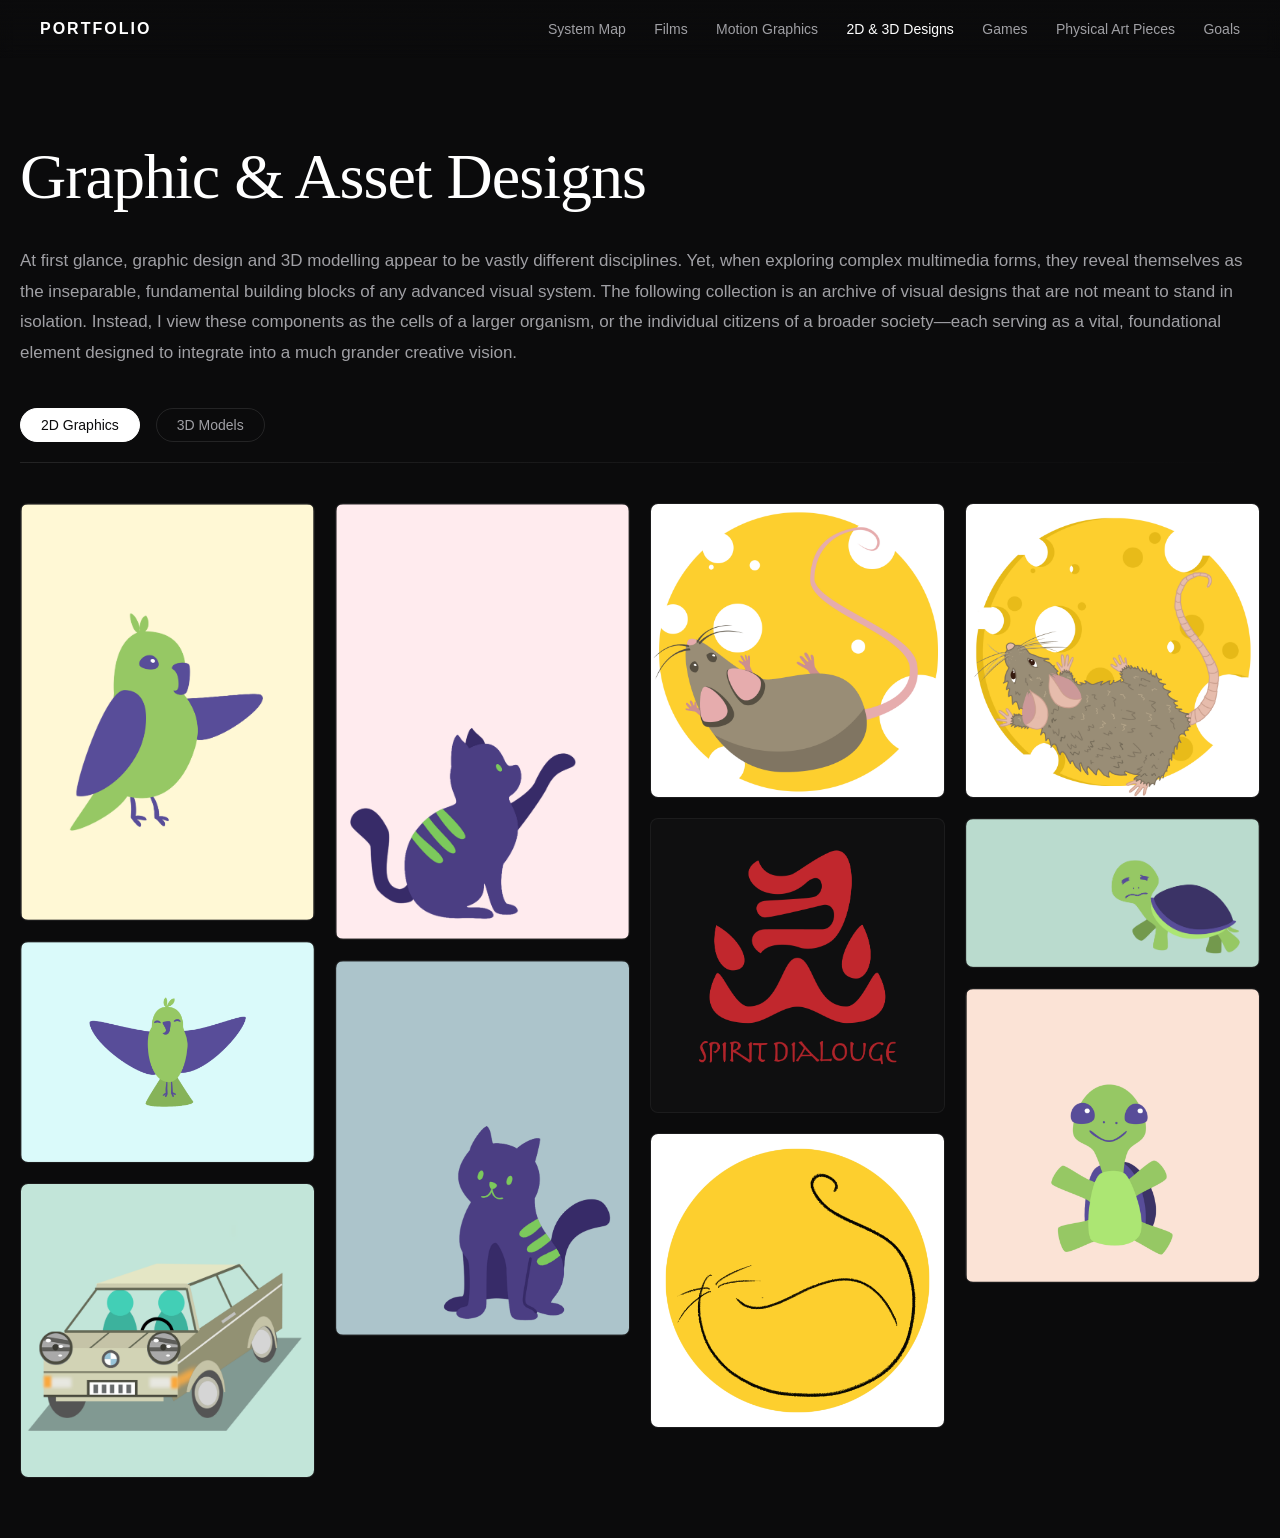
==== designs.html @ 313100b7 "Add files via upload" ====
<!DOCTYPE html>
<html lang="en">
<head>
    <meta charset="UTF-8">
    <meta name="viewport" content="width=device-width, initial-scale=1.0">
    <title>Graphic & Asset Designs</title>
    <style>
        :root {
            --bg-color: #0b0b0c;
            --text-primary: #ffffff;
            --text-secondary: #a0a0a5;
            --border-color: rgba(255, 255, 255, 0.1);
            --accent-color: #ffffff;
        }
        body { margin: 0; padding: 0; background-color: var(--bg-color); color: var(--text-primary); font-family: -apple-system, BlinkMacSystemFont, sans-serif; overflow-x: hidden; }
        header {
            position: fixed; top: 0; width: 100%; padding: 20px 40px; box-sizing: border-box;
            display: flex; justify-content: space-between; align-items: center; z-index: 10;
            background: linear-gradient(to bottom, rgba(11,11,12,0.95), rgba(11,11,12,0)); backdrop-filter: blur(8px);
        }
        .logo { font-weight: 700; letter-spacing: 2px; text-decoration: none; color: var(--text-primary); }
        nav a { color: var(--text-secondary); text-decoration: none; margin-left: 24px; font-size: 14px; }
        nav a.active { color: var(--text-primary); }
        
        main { max-width: 1300px; margin: 140px auto 60px auto; padding: 0 20px; }
        h1 { font-family: "Didot", "Bodoni MT", "Cinzel", "Georgia", serif; font-size: 64px; font-weight: 500; letter-spacing: -1px; margin-bottom: 32px; }
        .intro-section p { font-size: 17px; line-height: 1.8; color: var(--text-secondary); max-width: 1400px; }
        
        /* Filter Button Styling */
        .filter-nav { display: flex; gap: 16px; margin: 40px 0 20px 0; }
        .filter-btn {
            background: transparent; border: 1px solid var(--border-color); color: var(--text-secondary);
            padding: 8px 20px; font-size: 14px; border-radius: 20px; cursor: pointer; transition: all 0.3s ease;
        }
        .filter-btn:hover { border-color: rgba(255,255,255,0.3); color: var(--text-primary); }
        .filter-btn.active { background: var(--accent-color); border-color: var(--accent-color); color: var(--bg-color); font-weight: 500; }

        .page-divider { border: 0; height: 1px; background: linear-gradient(to right, var(--border-color), transparent); margin: 0 0 40px 0; }
        
        /* Showcase Container & Grid Systems */
        .showcase-container { position: relative; width: 100%; }
        .masonry-grid { column-count: 4; column-gap: 20px; width: 100%; display: none; }
        .masonry-grid.active-grid { display: block; animation: fadeIn 0.4s ease forwards; }

        @keyframes fadeIn { from { opacity: 0; transform: translateY(10px); } to { opacity: 1; transform: translateY(0); } }

        @media (max-width: 1100px) { .masonry-grid { column-count: 3; } }
        @media (max-width: 768px) { .masonry-grid { column-count: 2; } }
        @media (max-width: 480px) { .masonry-grid { column-count: 1; } }

        .grid-card { background: rgba(255,255,255,0.02); border: 1px solid rgba(255,255,255,0.05); border-radius: 8px; break-inside: avoid; margin-bottom: 20px; cursor: pointer; overflow: hidden; transition: transform 0.3s ease, border-color 0.3s; }
        .grid-card:hover { transform: scale(1.02); border-color: rgba(255,255,255,0.2); }
        .grid-card img, .grid-card video { width: 100%; height: auto; display: block; }

        /* Isolated Overlay Player for Media Focus */
        .viewer-overlay { 
            position: fixed; top: 0; left: 0; width: 100%; height: 100%; background: rgba(11,11,12,0.96); 
            z-index: 100; display: none; align-items: center; justify-content: center; 
        }
        .viewer-overlay.active { display: flex; }
        .close-btn { position: absolute; top: 30px; right: 40px; background: none; border: none; color: #fff; font-size: 36px; cursor: pointer; z-index: 101; }
        
        .viewer-content { max-width: 90vw; max-height: 85vh; display: none; border-radius: 4px; box-shadow: 0 10px 40px rgba(0, 0, 0, 0.6); }
        .viewer-content.show { display: block; }
    </style>
</head>
<body>
    <header>
        <a href="index.html" class="logo">PORTFOLIO</a>
        <nav>
            <a href="index.html">System Map</a>
            <a href="films.html">Films</a>
            <a href="motion.html">Motion Graphics</a>
            <a href="designs.html" class="active">2D & 3D Designs</a>
            <a href="games.html">Games</a>
            <a href="physical.html">Physical Art Pieces</a>
            <a href="goals.html">Goals</a>
        </nav>
    </header>

    <main>
        <h1>Graphic & Asset Designs</h1>
        <div class="intro-section">
            <p>At first glance, graphic design and 3D modelling appear to be vastly different disciplines. Yet, when exploring complex multimedia forms, they reveal themselves as the inseparable, fundamental building blocks of any advanced visual system. The following collection is an archive of visual designs that are not meant to stand in isolation. Instead, I view these components as the cells of a larger organism, or the individual citizens of a broader society—each serving as a vital, foundational element designed to integrate into a much grander creative vision.</p>
        </div>

        <!-- Filter Sub-Navigation Toggles -->
        <div class="filter-nav">
            <button class="filter-btn active" onclick="switchTab('vector-art', this)">2D Graphics</button>
            <button class="filter-btn" onclick="switchTab('3d-assets', this)">3D Models</button>
        </div>

        <hr class="page-divider">

        <div class="showcase-container">
            
            <!-- GRID 1: 2D VECTOR ART (CLEANED) -->
            <div id="vector-art" class="masonry-grid active-grid">
                <div class="grid-card" onclick="openMedia(this, 'image')"><img src="Designs/Bird-1.png" alt="Bird 1"></div>
                <div class="grid-card" onclick="openMedia(this, 'image')"><img src="Designs/Bird-2.png" alt="Bird 2"></div>
                <div class="grid-card" onclick="openMedia(this, 'image')"><img src="Designs/Car.png" alt="Car"></div>
                <div class="grid-card" onclick="openMedia(this, 'image')"><img src="Designs/Cat-1.png" alt="Cat 1"></div>
                <div class="grid-card" onclick="openMedia(this, 'image')"><img src="Designs/Cat-2.png" alt="Cat 2"></div>
                <div class="grid-card" onclick="openMedia(this, 'image')"><img src="Designs/Flat.png" alt="Flat Design"></div>
                <div class="grid-card" onclick="openMedia(this, 'image')"><img src="Designs/Logo.png" alt="Spirit Dialogue Logo"></div>
                <div class="grid-card" onclick="openMedia(this, 'image')"><img src="Designs/Minimal.png" alt="Minimal Design"></div>
                <div class="grid-card" onclick="openMedia(this, 'image')"><img src="Designs/Professional.png" alt="Professional Design"></div>
                <div class="grid-card" onclick="openMedia(this, 'image')"><img src="Designs/Turtle-1.png" alt="Turtle 1"></div>
                <div class="grid-card" onclick="openMedia(this, 'image')"><img src="Designs/Turtle-2.png" alt="Turtle 2"></div>
            </div>

            <!-- GRID 2: 3D MODELS & COMPONENTS (BALANCED + TEXT TAGS REMOVED) -->
            <div id="3d-assets" class="masonry-grid">
                <!-- Column 1 Top: Video A -->
                <div class="grid-card" onclick="openMedia(this, 'video')">
                    <video src="3DModels/A.mp4" loop muted autoplay playsinline></video>
                </div>
                <!-- Column 1 Bottom -->
                <div class="grid-card" onclick="openMedia(this, 'image')"><img src="3DModels/C.webp" alt="3D Render C"></div>
                
                <!-- Column 2 Items -->
                <div class="grid-card" onclick="openMedia(this, 'image')"><img src="3DModels/H.webp" alt="3D Render H"></div>
                <div class="grid-card" onclick="openMedia(this, 'image')"><img src="3DModels/I.webp" alt="3D Render I"></div>
                

                <!-- Column 3 Items -->
                <div class="grid-card" onclick="openMedia(this, 'image')"><img src="3DModels/F.webp" alt="3D Render F"></div>
                <div class="grid-card" onclick="openMedia(this, 'image')"><img src="3DModels/G.webp" alt="3D Render G"></div>

                <!-- Column 4 Top: Video B -->
                <div class="grid-card" onclick="openMedia(this, 'video')">
                    <video src="3DModels/B.mp4" loop muted autoplay playsinline></video>
                </div>
                <!-- Column 4 Bottom -->
                <div class="grid-card" onclick="openMedia(this, 'image')"><img src="3DModels/D.webp" alt="3D Render D"></div>
                
                <!-- Added -->
                <div class="grid-card" onclick="openMedia(this, 'image')"><img src="3DModels/E.webp" alt="3D Render E"></div>
                <div class="grid-card" onclick="openMedia(this, 'image')"><img src="3DModels/J.webp" alt="3D Render J"></div>
            </div>

        </div>
    </main>

    <!-- Standalone Modal Media Viewer -->
    <div class="viewer-overlay" id="vOverlay">
        <button class="close-btn" onclick="closeViewer()">&times;</button>
        <img id="vImg" class="viewer-content" src="" alt="">
        <video id="vVideo" class="viewer-content" src="" controls loop></video>
    </div>

    <script>
        const overlay = document.getElementById('vOverlay');
        const viewerImg = document.getElementById('vImg');
        const viewerVideo = document.getElementById('vVideo');

        function switchTab(gridId, button) {
            document.querySelectorAll('.masonry-grid').forEach(grid => grid.classList.remove('active-grid'));
            document.querySelectorAll('.filter-btn').forEach(btn => btn.classList.remove('active'));
            
            document.getElementById(gridId).classList.add('active-grid');
            button.classList.add('active');
        }
        
        function openMedia(element, type) {
            viewerImg.classList.remove('show');
            viewerVideo.classList.remove('show');
            viewerVideo.pause();

            if (type === 'image') {
                viewerImg.src = element.querySelector('img').src;
                viewerImg.classList.add('show');
            } else if (type === 'video') {
                viewerVideo.src = element.querySelector('video').src;
                viewerVideo.classList.add('show');
                viewerVideo.play();
            }
            overlay.classList.add('active');
        }
        
        function closeViewer() { 
            overlay.classList.remove('active'); 
            viewerVideo.pause();
            viewerImg.src = ""; 
            viewerVideo.src = ""; 
        }
        
        overlay.addEventListener('click', (e) => { 
            if (e.target === overlay) closeViewer(); 
        });
    </script>
</body>
</html>
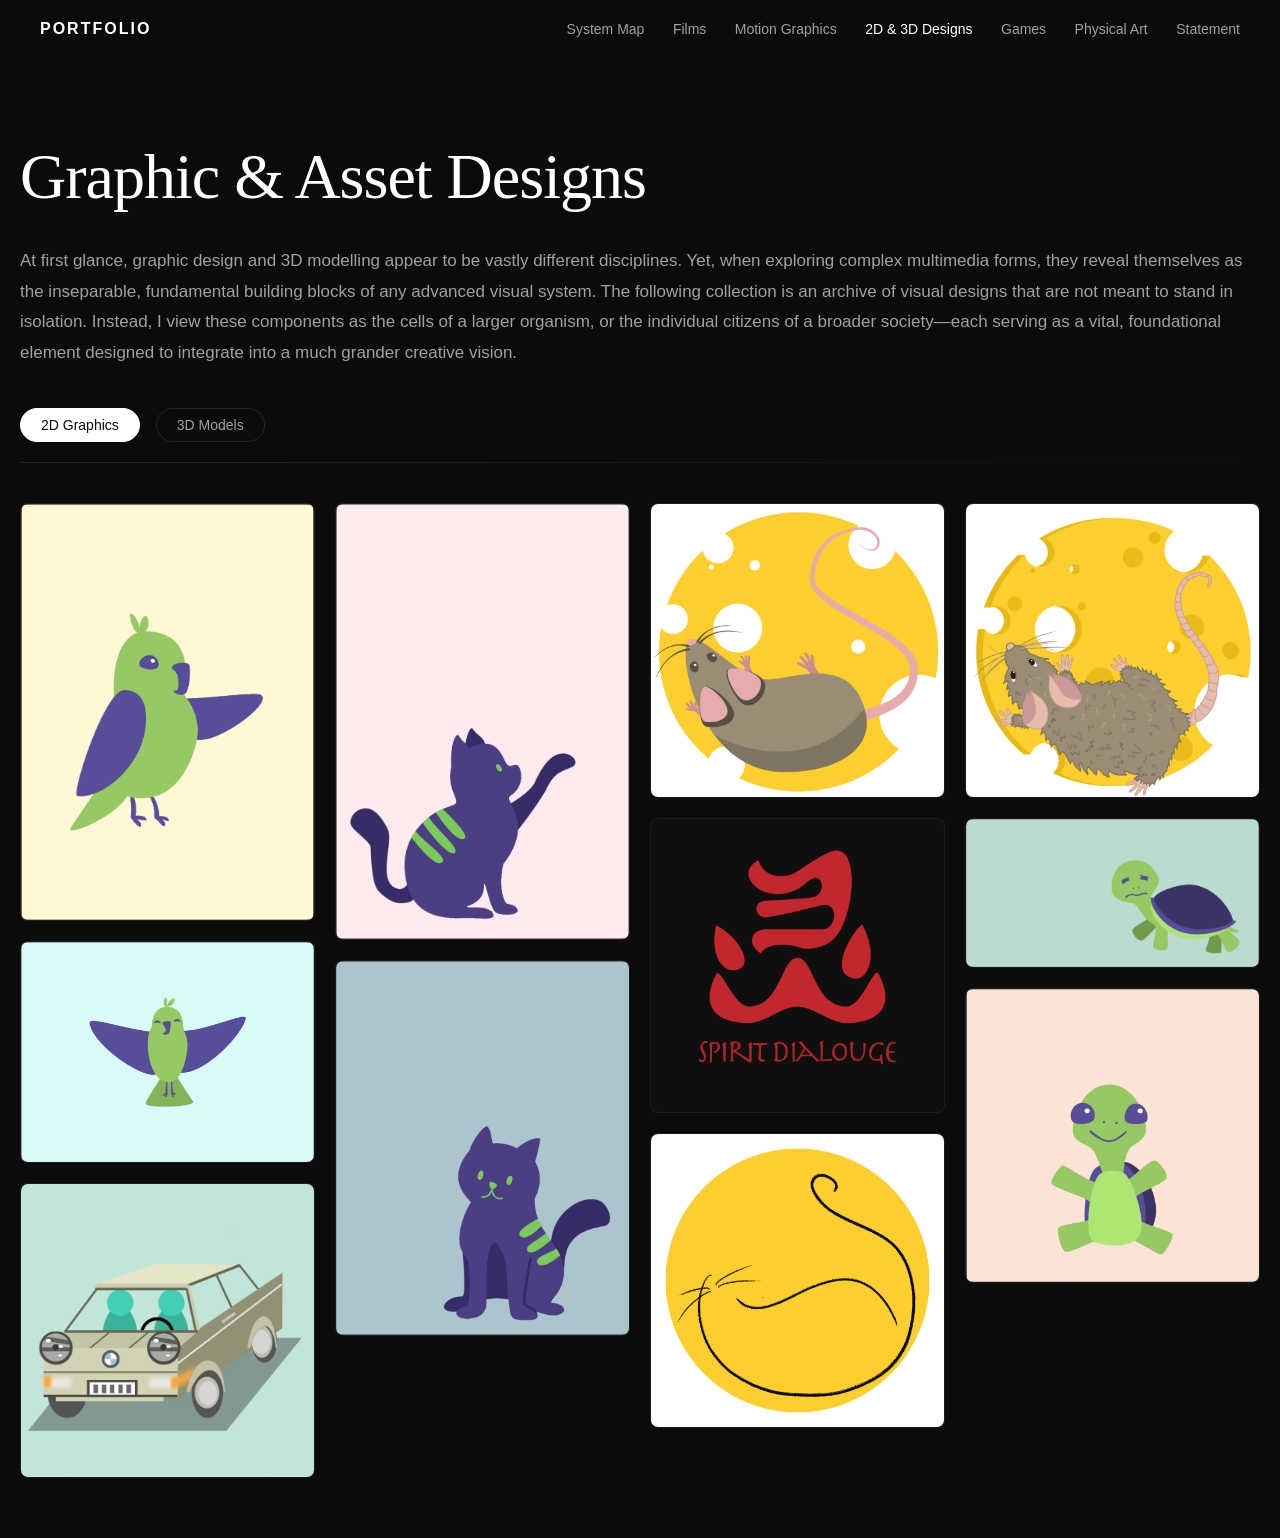
==== commit 349044c3: "Update links for Physical Art and Goals sections" ====
--- a/designs.html
+++ b/designs.html
@@ -73,8 +73,8 @@
             <a href="motion.html">Motion Graphics</a>
             <a href="designs.html" class="active">2D & 3D Designs</a>
             <a href="games.html">Games</a>
-            <a href="physical.html">Physical Art Pieces</a>
-            <a href="goals.html">Goals</a>
+            <a href="physical.html">Physical Art</a>
+            <a href="goals.html">Statement</a>
         </nav>
     </header>
 
@@ -190,4 +190,4 @@
         });
     </script>
 </body>
-</html>+</html>
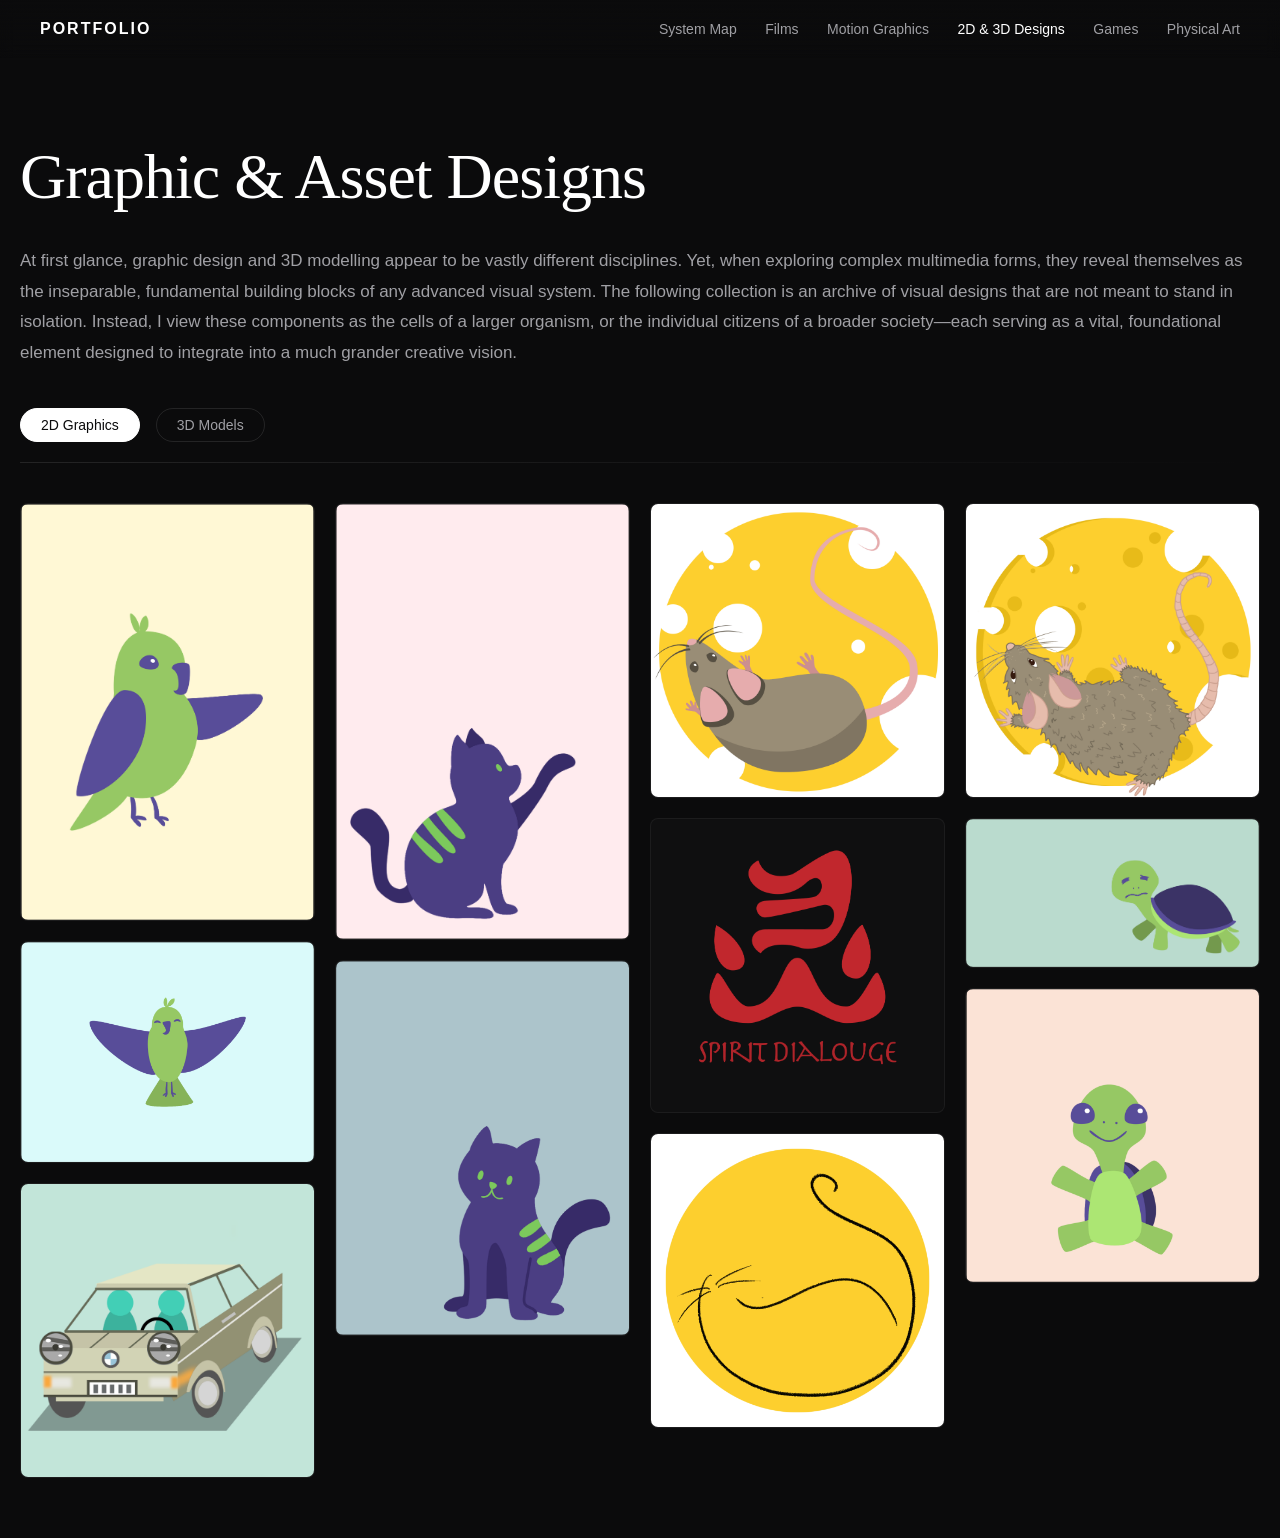
==== commit d73cac18: "Remove statement Removed link to 'Statement' from the navigation menu." ====
--- a/designs.html
+++ b/designs.html
@@ -74,7 +74,7 @@
             <a href="designs.html" class="active">2D & 3D Designs</a>
             <a href="games.html">Games</a>
             <a href="physical.html">Physical Art</a>
-            <a href="goals.html">Statement</a>
+      
         </nav>
     </header>
 
